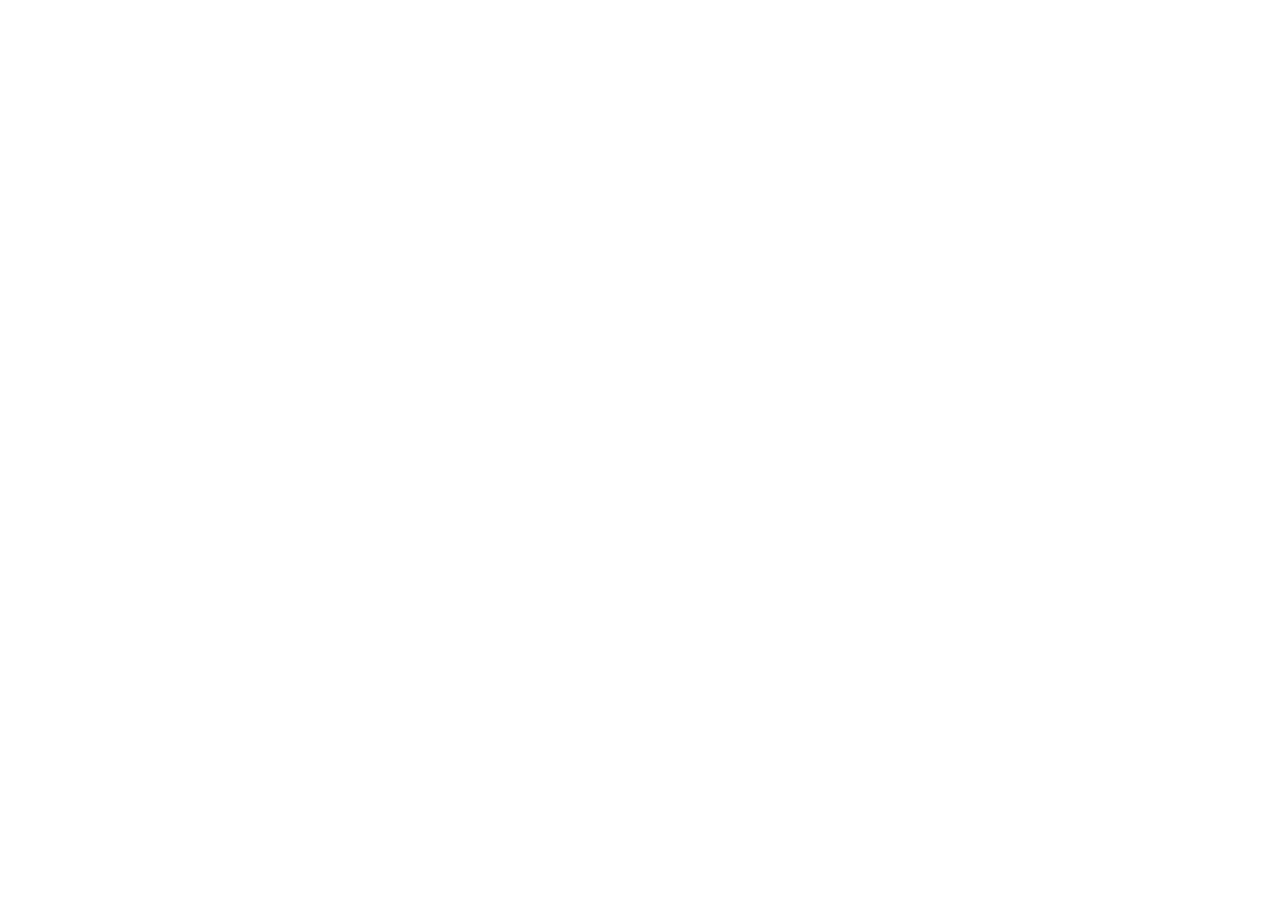
==== AO1/index.html @ cace3b67 "Setup frist activity folder" ====
<!DOCTYPE html>
<html lang="en">
<head>
    <meta charset="UTF-8">
    <link href="https://cdn.jsdelivr.net/npm/bootstrap@5.3.8/dist/css/bootstrap.min.css" rel="stylesheet" integrity="sha384-sRIl4kxILFvY47J16cr9ZwB07vP4J8+LH7qKQnuqkuIAvNWLzeN8tE5YBujZqJLB" crossorigin="anonymous">
    <meta name="viewport" content="width=device-width, initial-scale=1.0">
    <title>Bento Layout</title>
</head>
<body>
    
</body>
</html>
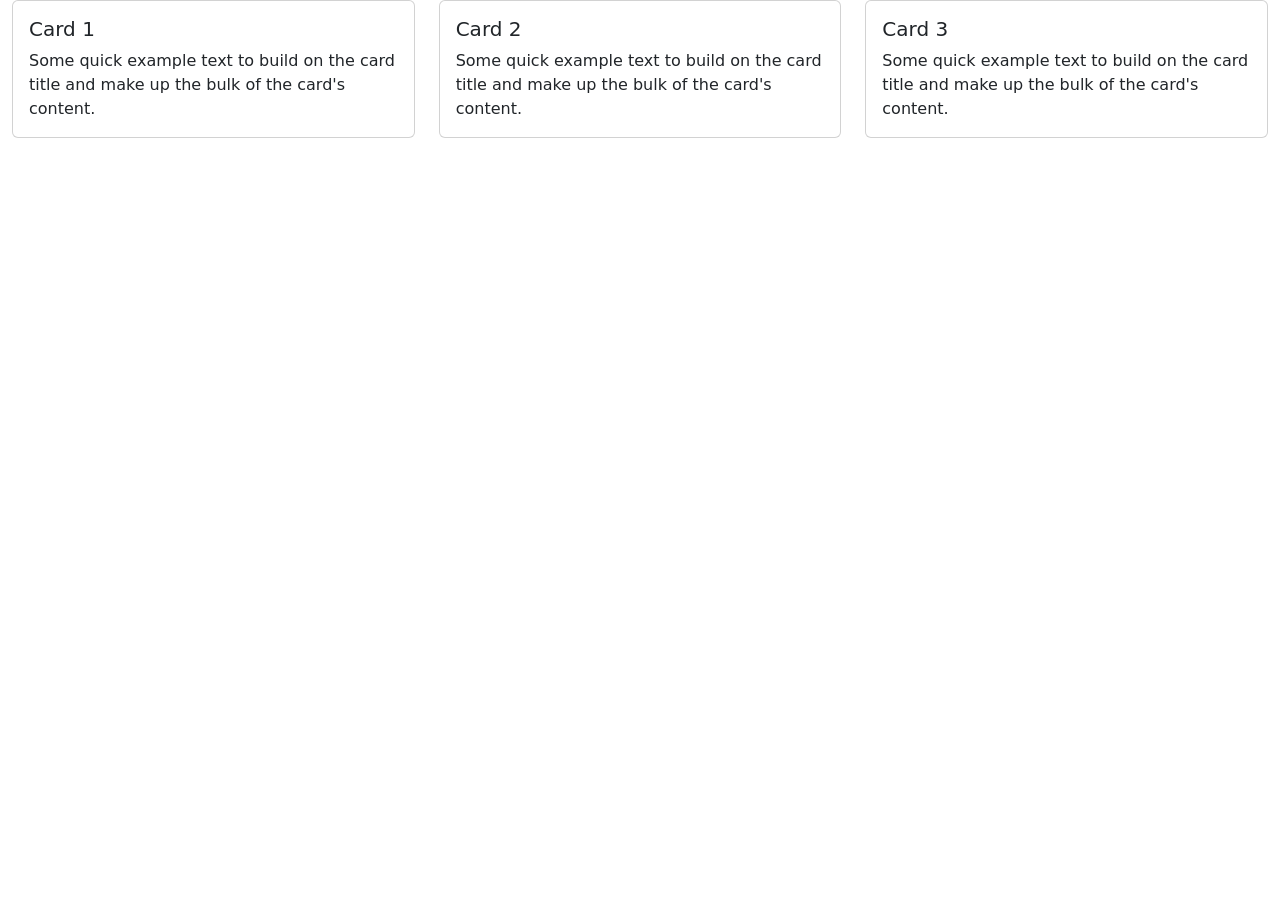
==== commit 78563642: "added 3 basic div cards" ====
--- a/AO1/index.html
+++ b/AO1/index.html
@@ -7,6 +7,33 @@
     <title>Bento Layout</title>
 </head>
 <body>
-    
+    <div class="container-fluid">
+        <div class="row">
+            <div class="col-md-4">
+                <div class="card">
+                    <div class="card-body">
+                        <h5 class="card-title">Card 1</h5>
+                        <p class="card-text">Some quick example text to build on the card title and make up the bulk of the card's content.</p>
+                    </div>
+                </div>
+            </div>
+            <div class="col-md-4">
+                <div class="card">
+                    <div class="card-body">
+                        <h5 class="card-title">Card 2</h5>
+                        <p class="card-text">Some quick example text to build on the card title and make up the bulk of the card's content.</p>
+                    </div>
+                </div>
+            </div>
+            <div class="col-md-4">
+                <div class="card">
+                    <div class="card-body">
+                        <h5 class="card-title">Card 3</h5>
+                        <p class="card-text">Some quick example text to build on the card title and make up the bulk of the card's content.</p>
+                    </div>
+                </div>
+            </div>
+        </div>
+    </div>
 </body>
 </html>
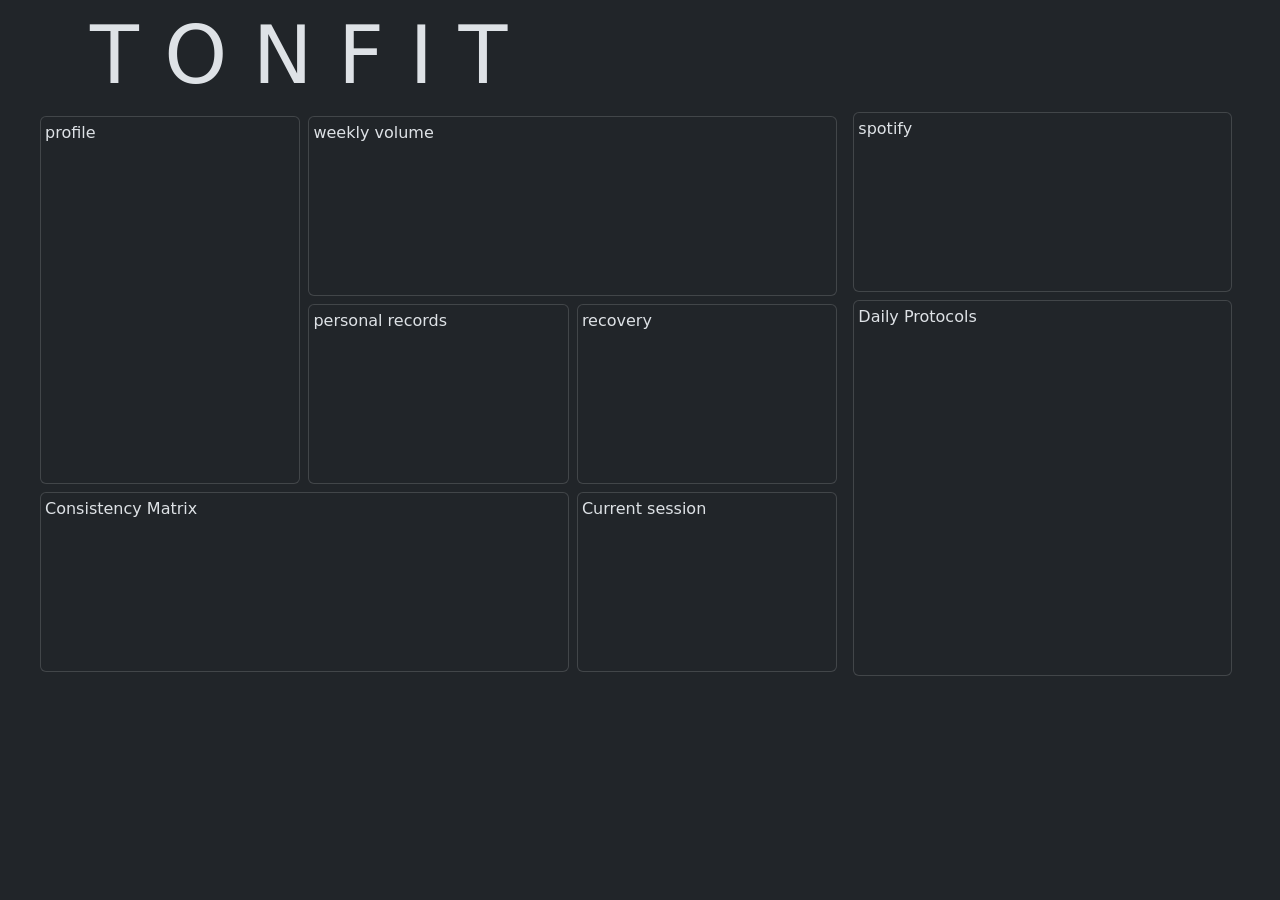
==== commit 2fc324fb: "Customized the bento layout to fit my needs and added placeholder text to know what content goes in " ====
--- a/AO1/index.html
+++ b/AO1/index.html
@@ -4,36 +4,58 @@
     <meta charset="UTF-8">
     <link href="https://cdn.jsdelivr.net/npm/bootstrap@5.3.8/dist/css/bootstrap.min.css" rel="stylesheet" integrity="sha384-sRIl4kxILFvY47J16cr9ZwB07vP4J8+LH7qKQnuqkuIAvNWLzeN8tE5YBujZqJLB" crossorigin="anonymous">
     <meta name="viewport" content="width=device-width, initial-scale=1.0">
-    <title>Bento Layout</title>
+    <title>Peña Bento Layout</title>
+      <style>
+    .card {
+      min-height: 180px;
+      /* background-color: grey; */
+    }
+  </style>
 </head>
-<body>
-    <div class="container-fluid">
+<body data-bs-theme="dark">
+  <div class="container">
+    <div class="row">
+      <div class="col">
+        <div class="display-1 text-left p-2">T O N F I T</div>
+      </div>
+    </div>
+  </div>
+  <div class="ms-5 me-5 mb-5">
+    <div class="row">
+      <div class="col-8">
         <div class="row">
-            <div class="col-md-4">
-                <div class="card">
-                    <div class="card-body">
-                        <h5 class="card-title">Card 1</h5>
-                        <p class="card-text">Some quick example text to build on the card title and make up the bulk of the card's content.</p>
-                    </div>
-                </div>
+          <div class="col-4 p-1">
+            <div class="card p-1 h-100">profile</div>
+          </div>
+          <div class="col-8 d-flex flex-column">
+            <div class="row">
+              <div class="col-12 p-1">
+                <div class="card p-1 h-100">weekly volume</div>
+              </div>
             </div>
-            <div class="col-md-4">
-                <div class="card">
-                    <div class="card-body">
-                        <h5 class="card-title">Card 2</h5>
-                        <p class="card-text">Some quick example text to build on the card title and make up the bulk of the card's content.</p>
-                    </div>
-                </div>
+            <div class="row flex-grow-1">
+              <div class="col-6 p-1">
+                <div class="card p-1 h-100">personal records</div>
+              </div>
+              <div class="col-6 p-1">
+                <div class="card p-1 h-100">recovery</div>
+              </div>
             </div>
-            <div class="col-md-4">
-                <div class="card">
-                    <div class="card-body">
-                        <h5 class="card-title">Card 3</h5>
-                        <p class="card-text">Some quick example text to build on the card title and make up the bulk of the card's content.</p>
-                    </div>
-                </div>
-            </div>
+          </div>
         </div>
+        <div class="row">
+          <div class="col-8 p-1">
+            <div class="card p-1">Consistency Matrix</div>
+          </div>
+          <div class="col-4 p-1">
+            <div class="card p-1">Current session</div>
+          </div>
+        </div>
+      </div>
+      <div class="col-4 d-flex flex-column gap-2">
+        <div class="card p-1">spotify</div>
+        <div class="card p-1 flex-grow-1">Daily Protocols</div>
+      </div>
     </div>
-</body>
+  </div>
 </html>
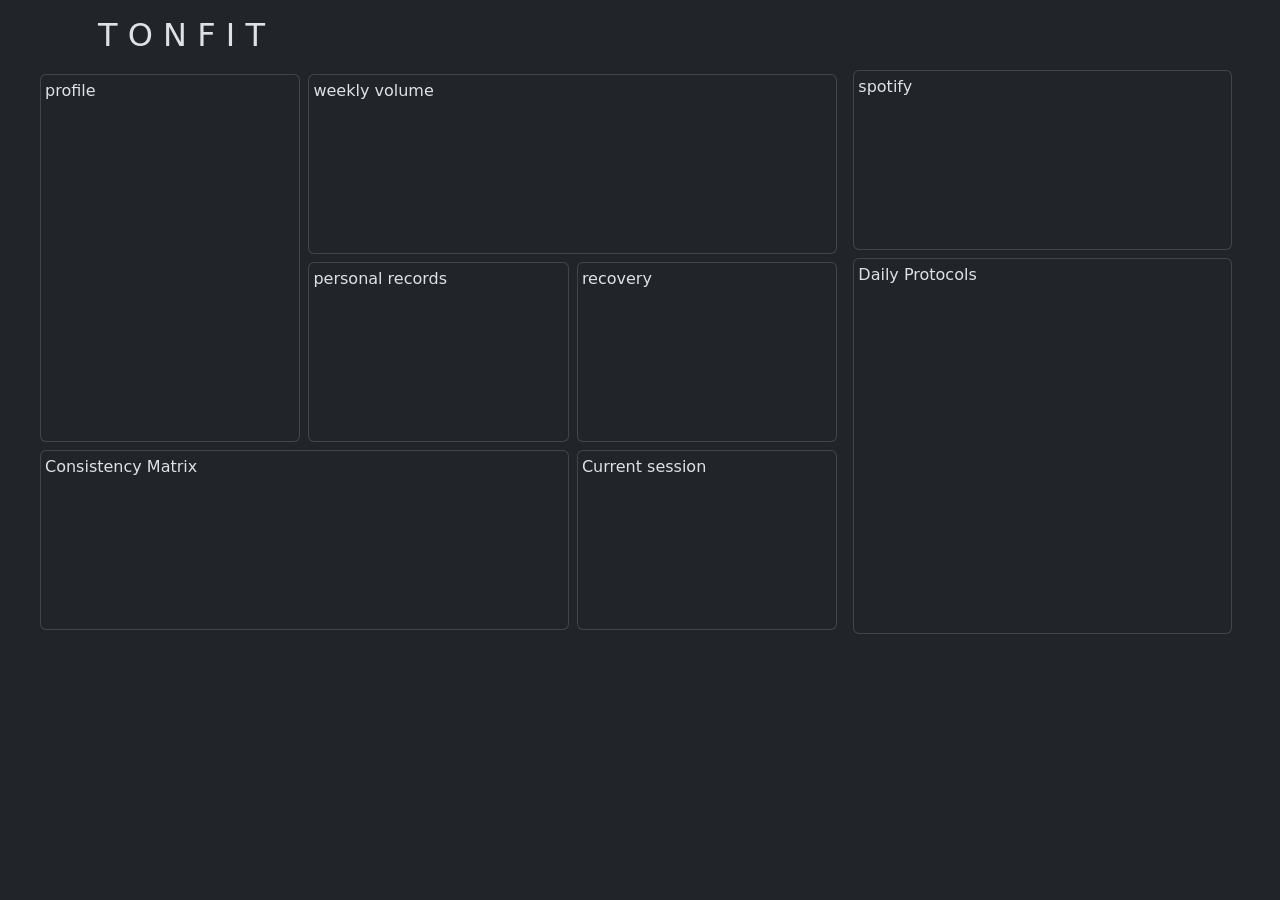
==== commit 269e5c1c: "added logo and fixed the header to avoid having to scroll" ====
--- a/AO1/index.html
+++ b/AO1/index.html
@@ -4,6 +4,7 @@
     <meta charset="UTF-8">
     <link href="https://cdn.jsdelivr.net/npm/bootstrap@5.3.8/dist/css/bootstrap.min.css" rel="stylesheet" integrity="sha384-sRIl4kxILFvY47J16cr9ZwB07vP4J8+LH7qKQnuqkuIAvNWLzeN8tE5YBujZqJLB" crossorigin="anonymous">
     <meta name="viewport" content="width=device-width, initial-scale=1.0">
+    <link rel="icon" href="logo.svg" type="image/x-icon">
     <title>Peña Bento Layout</title>
       <style>
     .card {
@@ -16,7 +17,7 @@
   <div class="container">
     <div class="row">
       <div class="col">
-        <div class="display-1 text-left p-2">T O N F I T</div>
+        <div class="h2 text-left m-3">T O N F I T</div>
       </div>
     </div>
   </div>
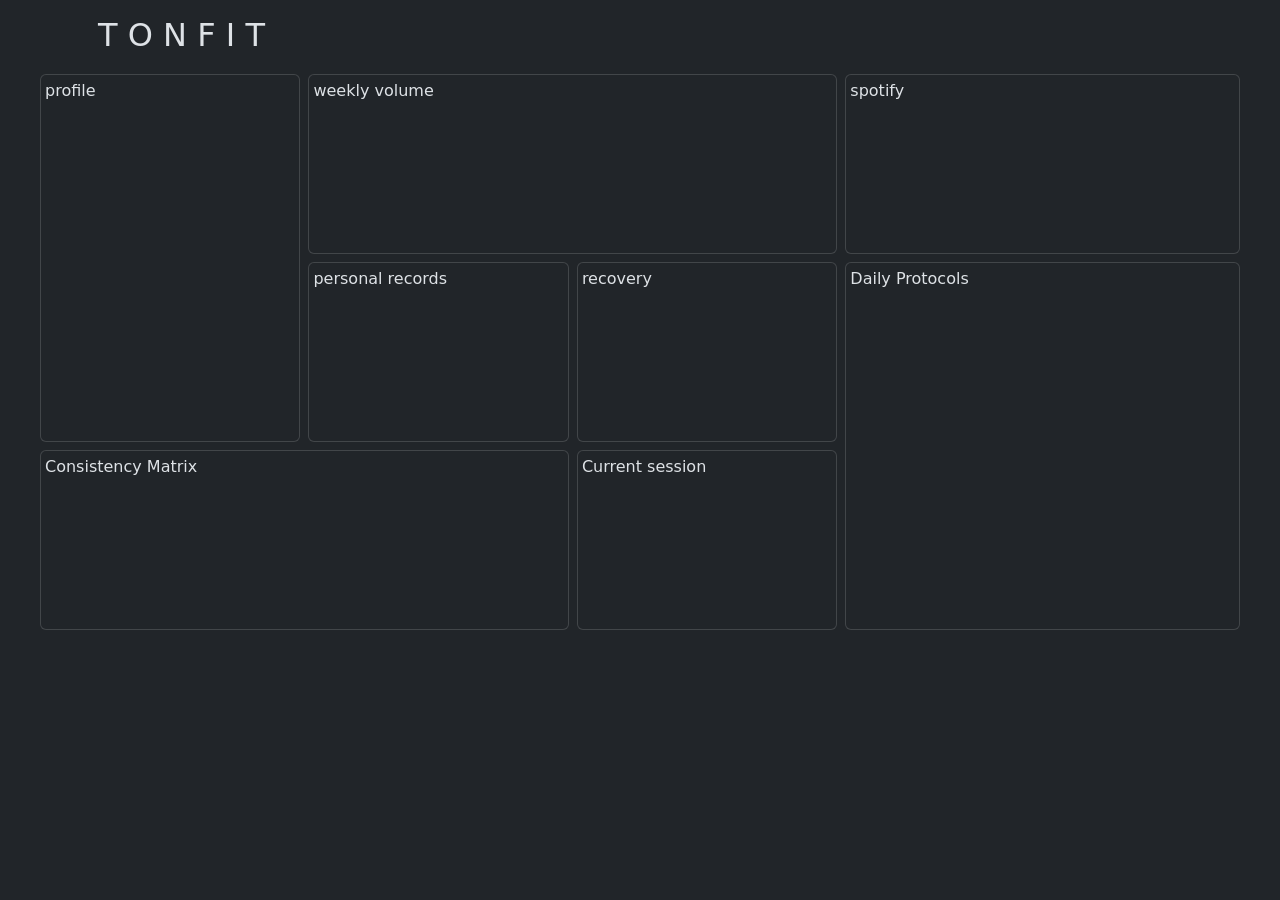
==== commit da46dcad: "fixed sizing offset of the last 2 columns" ====
--- a/AO1/index.html
+++ b/AO1/index.html
@@ -53,7 +53,7 @@
           </div>
         </div>
       </div>
-      <div class="col-4 d-flex flex-column gap-2">
+      <div class="col-4 p-1 d-flex flex-column gap-2">
         <div class="card p-1">spotify</div>
         <div class="card p-1 flex-grow-1">Daily Protocols</div>
       </div>
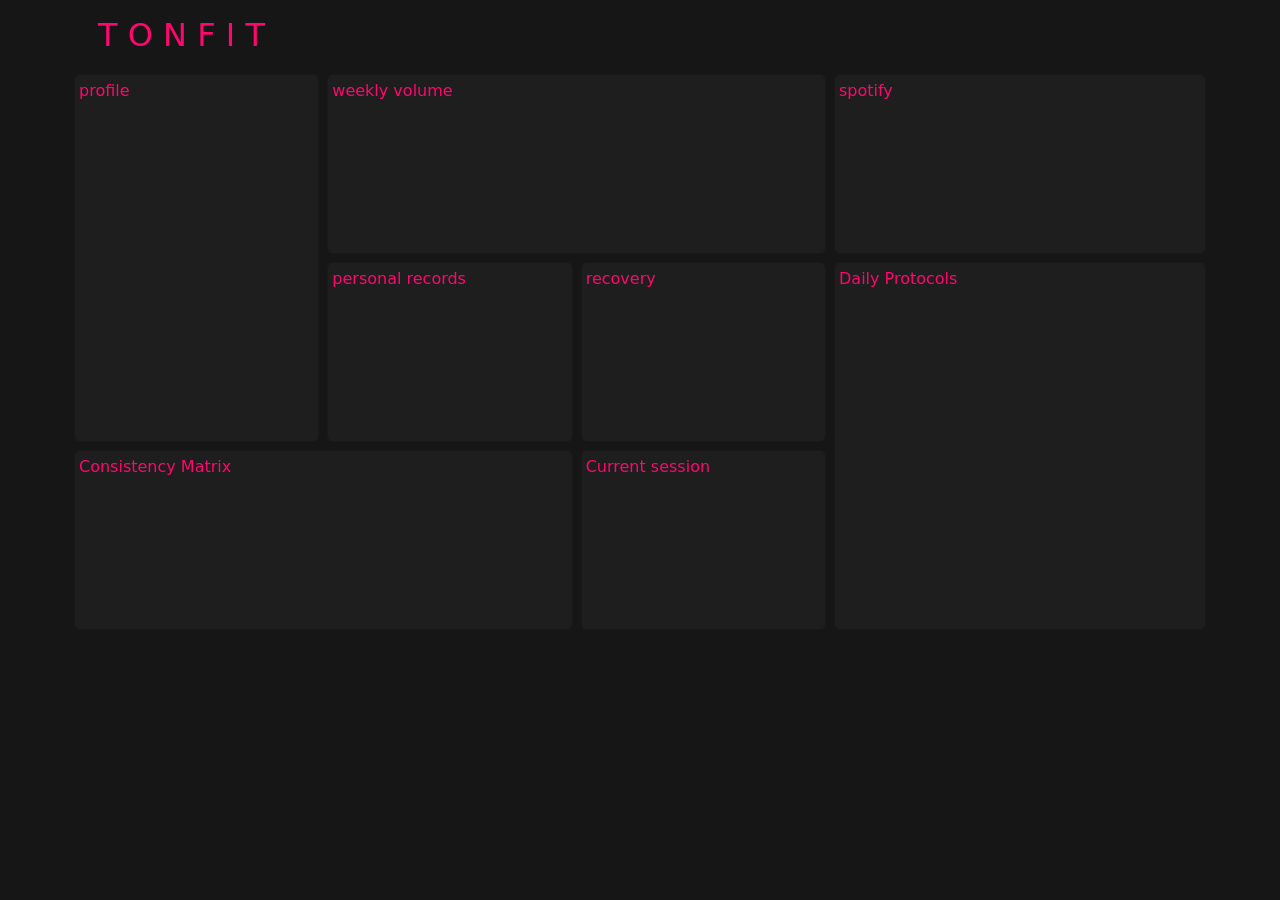
==== commit ed4464cf: "centered the div, added colors to the background and cards" ====
--- a/AO1/index.html
+++ b/AO1/index.html
@@ -8,12 +8,14 @@
     <title>Peña Bento Layout</title>
       <style>
     .card {
+        color: rgb(255, 7, 110);
+        background-color: #1e1e1e;
       min-height: 180px;
       /* background-color: grey; */
     }
   </style>
 </head>
-<body data-bs-theme="dark">
+<body style="background-color: #161616; color: rgb(255, 7, 110);">
   <div class="container">
     <div class="row">
       <div class="col">
@@ -21,7 +23,7 @@
       </div>
     </div>
   </div>
-  <div class="ms-5 me-5 mb-5">
+  <div class="container mb-5">
     <div class="row">
       <div class="col-8">
         <div class="row">
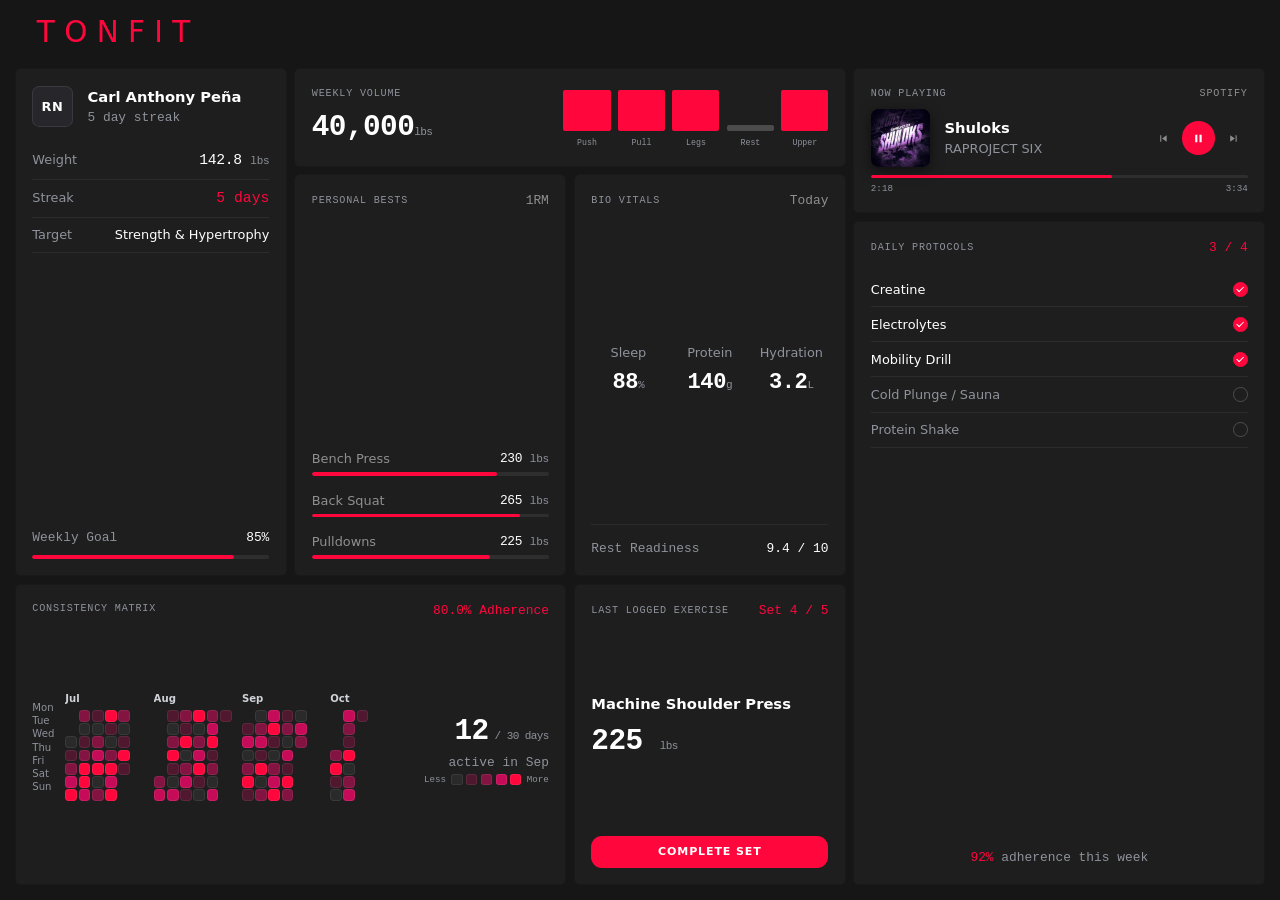
==== commit 29aab825: "populated the bento cards and added a bit of js for the daily protocol checkboxes" ====
--- a/AO1/index.html
+++ b/AO1/index.html
@@ -3,62 +3,384 @@
 <head>
     <meta charset="UTF-8">
     <link href="https://cdn.jsdelivr.net/npm/bootstrap@5.3.8/dist/css/bootstrap.min.css" rel="stylesheet" integrity="sha384-sRIl4kxILFvY47J16cr9ZwB07vP4J8+LH7qKQnuqkuIAvNWLzeN8tE5YBujZqJLB" crossorigin="anonymous">
+    <link href="stylesheet.css" rel="stylesheet">
     <meta name="viewport" content="width=device-width, initial-scale=1.0">
     <link rel="icon" href="logo.svg" type="image/x-icon">
     <title>Peña Bento Layout</title>
       <style>
-    .card {
-        color: rgb(255, 7, 110);
-        background-color: #1e1e1e;
-      min-height: 180px;
-      /* background-color: grey; */
-    }
+
   </style>
 </head>
-<body style="background-color: #161616; color: rgb(255, 7, 110);">
-  <div class="container">
+<body class="app d-flex flex-column" style="background-color: #161616; color: rgb(255, 7, 61);">
+ 
+  <div class="container-fluid px-4 flex-shrink-0">
     <div class="row">
       <div class="col">
         <div class="h2 text-left m-3">T O N F I T</div>
       </div>
     </div>
   </div>
-  <div class="container mb-5">
-    <div class="row">
-      <div class="col-8">
-        <div class="row">
+  
+  <main class="container-fluid px-4 mb-3 flex-grow-1 d-flex flex-column fit">
+    <div class="row flex-grow-1 fit">
+      <div class="col-8 d-flex flex-column fit">
+        <div class="row r-top fit">
+ 
+          <!-- PROFILE -->
           <div class="col-4 p-1">
-            <div class="card p-1 h-100">profile</div>
-          </div>
-          <div class="col-8 d-flex flex-column">
+            <div class="card p-1 h-100">
+              <div class="card-body">
+                <div>
+                  <div class="d-flex align-items-center gap-3 mb-3">
+                    <div class="avatar d-flex align-items-center justify-content-center fw-bold text-white rounded-3 border border-secondary border-opacity-25">RN</div>
+                    <div>
+                      <div class="fw-bold text-white">Carl Anthony Peña</div>
+                      <div class="small sub mono">5 day streak</div>
+                    </div>
+                  </div>
+ 
+                  <div class="d-flex justify-content-between align-items-baseline py-2 row-line">
+                    <span class="small sub">Weight</span>
+                    <span class="num fs-6 fw-medium">142.8 <span class="unit">lbs</span></span>
+                  </div>
+                  <div class="d-flex justify-content-between align-items-baseline py-2 row-line">
+                    <span class="small sub">Streak</span>
+                    <span class="mono fs-6 pink">5 days</span>
+                  </div>
+                  <div class="d-flex justify-content-between align-items-baseline py-2 row-line">
+                    <span class="small sub">Target</span>
+                    <span class="small text-white fw-medium">Strength &amp; Hypertrophy</span>
+                  </div>
+                </div>
+ 
+                <div>
+                  <div class="d-flex justify-content-between small mono sub mb-2">
+                    <span>Weekly Goal</span>
+                    <span class="text-white fw-medium">85%</span>
+                  </div>
+                  <div class="progress"><div class="progress-bar" style="width: 85%"></div></div>
+                </div>
+              </div>
+            </div>
+          </div>
+ 
+          <div class="col-8 d-flex flex-column fit">
             <div class="row">
+              <!-- WEEKLY VOLUME -->
               <div class="col-12 p-1">
-                <div class="card p-1 h-100">weekly volume</div>
-              </div>
-            </div>
-            <div class="row flex-grow-1">
+                <div class="card p-1 h-100">
+                  <div class="card-body flex-row flex-nowrap align-items-end justify-content-between">
+                    <div>
+                      <div class="label">Weekly Volume</div>
+                      <div class="num fs-2 mt-1">40,000<span class="unit">lbs</span></div>
+                    </div>
+                    <div class="vol">
+                      <div><div class="bar" style="height:72%"></div><span>Push</span></div>
+                      <div><div class="bar" style="height:86%"></div><span>Pull</span></div>
+                      <div><div class="bar" style="height:94%"></div><span>Legs</span></div>
+                      <div><div class="bar mid" style="height:10%"></div><span>Rest</span></div>
+                      <div><div class="bar" style="height:90%"></div><span>Upper</span></div>
+                    </div>
+                  </div>
+                </div>
+              </div>
+            </div>
+            <div class="row flex-grow-1 fit">
+              <!-- PERSONAL RECORDS -->
               <div class="col-6 p-1">
-                <div class="card p-1 h-100">personal records</div>
-              </div>
+                <div class="card p-1 h-100">
+                  <div class="card-body">
+                    <div class="d-flex justify-content-between align-items-center">
+                      <span class="label">Personal Bests</span>
+                      <span class="small mono text-white-50">1RM</span>
+                    </div>
+ 
+                    <div class="d-flex flex-column gap-3">
+                      <div>
+                        <div class="d-flex justify-content-between small mb-1">
+                          <span class="text-white-50">Bench Press</span>
+                          <span class="num fw-medium">230 <span class="unit micro">lbs</span></span>
+                        </div>
+                        <div class="progress"><div class="progress-bar" style="width: 78%"></div></div>
+                      </div>
+                      <div>
+                        <div class="d-flex justify-content-between small mb-1">
+                          <span class="text-white-50">Back Squat</span>
+                          <span class="num fw-medium">265 <span class="unit micro">lbs</span></span>
+                        </div>
+                        <div class="progress"><div class="progress-bar" style="width: 88%"></div></div>
+                      </div>
+                      <div>
+                        <div class="d-flex justify-content-between small mb-1">
+                          <span class="text-white-50">Pulldowns</span>
+                          <span class="num fw-medium">225 <span class="unit micro">lbs</span></span>
+                        </div>
+                        <div class="progress"><div class="progress-bar" style="width: 75%"></div></div>
+                      </div>
+                    </div>
+                  </div>
+                </div>
+              </div>
+ 
+              <!-- RECOVERY -->
               <div class="col-6 p-1">
-                <div class="card p-1 h-100">recovery</div>
+                <div class="card p-1 h-100">
+                  <div class="card-body">
+                    <div class="d-flex justify-content-between align-items-center">
+                      <span class="label">Bio Vitals</span>
+                      <span class="small mono text-white-50">Today</span>
+                    </div>
+ 
+                    <div class="row text-center g-2 my-auto">
+                      <div class="col-4">
+                        <span class="small sub d-block mb-1">Sleep</span>
+                        <span class="num fs-4">88<span class="unit">%</span></span>
+                      </div>
+                      <div class="col-4">
+                        <span class="small sub d-block mb-1">Protein</span>
+                        <span class="num fs-4">140<span class="unit">g</span></span>
+                      </div>
+                      <div class="col-4">
+                        <span class="small sub d-block mb-1">Hydration</span>
+                        <span class="num fs-4">3.2<span class="unit">L</span></span>
+                      </div>
+                    </div>
+ 
+                    <div class="d-flex justify-content-between small mono sub pt-3 border-top" style="border-color: var(--line) !important;">
+                      <span>Rest Readiness</span>
+                      <span class="text-white fw-medium">9.4 / 10</span>
+                    </div>
+                  </div>
+                </div>
               </div>
             </div>
           </div>
         </div>
-        <div class="row">
+ 
+        <div class="row r-bot fit">
+          <!-- CONSISTENCY MATRIX -->
           <div class="col-8 p-1">
-            <div class="card p-1">Consistency Matrix</div>
-          </div>
+            <div class="card p-1 h-100">
+              <div class="card-body">
+                <div class="d-flex justify-content-between align-items-start">
+                  <div class="label">Consistency Matrix</div>
+                  <div class="small mono pink">80.0% Adherence</div>
+                </div>
+ 
+                <div class="hm-box">
+                  <div class="hm-body">
+                    <div class="hm-days">
+                      <span>Mon</span><span>Tue</span><span>Wed</span><span>Thu</span><span>Fri</span><span>Sat</span><span>Sun</span>
+                    </div>
+                    <div class="hm-calendar">
+                      <div class="hm-month-block">
+                        <div class="hm-month">Jul</div>
+                        <div class="hm-grid">
+          <i class="hm off"></i>
+          <i class="hm off"></i>
+          <i class="hm l0" title="Jul 1"></i>
+          <i class="hm l1" title="Jul 2"></i>
+          <i class="hm l2" title="Jul 3"></i>
+          <i class="hm l3" title="Jul 4"></i>
+          <i class="hm l4" title="Jul 5"></i>
+          <i class="hm l2" title="Jul 6"></i>
+          <i class="hm l0" title="Jul 7"></i>
+          <i class="hm l1" title="Jul 8"></i>
+          <i class="hm l2" title="Jul 9"></i>
+          <i class="hm l4" title="Jul 10"></i>
+          <i class="hm l4" title="Jul 11"></i>
+          <i class="hm l3" title="Jul 12"></i>
+          <i class="hm l1" title="Jul 13"></i>
+          <i class="hm l0" title="Jul 14"></i>
+          <i class="hm l2" title="Jul 15"></i>
+          <i class="hm l3" title="Jul 16"></i>
+          <i class="hm l4" title="Jul 17"></i>
+          <i class="hm l0" title="Jul 18"></i>
+          <i class="hm l2" title="Jul 19"></i>
+          <i class="hm l4" title="Jul 20"></i>
+          <i class="hm l1" title="Jul 21"></i>
+          <i class="hm l0" title="Jul 22"></i>
+          <i class="hm l2" title="Jul 23"></i>
+          <i class="hm l4" title="Jul 24"></i>
+          <i class="hm l3" title="Jul 25"></i>
+          <i class="hm l4" title="Jul 26"></i>
+          <i class="hm l2" title="Jul 27"></i>
+          <i class="hm l0" title="Jul 28"></i>
+          <i class="hm l1" title="Jul 29"></i>
+          <i class="hm l4" title="Jul 30"></i>
+          <i class="hm l1" title="Jul 31"></i>
+          <i class="hm off"></i>
+          <i class="hm off"></i>
+                        </div>
+                      </div>
+                      <div class="hm-month-block">
+                        <div class="hm-month">Aug</div>
+                        <div class="hm-grid">
+                          <i class="hm off"></i><i class="hm off"></i><i class="hm off"></i>
+                          <i class="hm off"></i><i class="hm off"></i>
+                          <i class="hm l2" title="Aug 1"></i><i class="hm l3" title="Aug 2"></i><i class="hm l1" title="Aug 3"></i><i class="hm l0" title="Aug 4"></i><i class="hm l2" title="Aug 5"></i><i class="hm l4" title="Aug 6"></i><i class="hm l1" title="Aug 7"></i>
+                          <i class="hm l0" title="Aug 8"></i><i class="hm l3" title="Aug 9"></i><i class="hm l2" title="Aug 10"></i><i class="hm l1" title="Aug 11"></i><i class="hm l4" title="Aug 12"></i><i class="hm l0" title="Aug 13"></i><i class="hm l2" title="Aug 14"></i>
+                          <i class="hm l3" title="Aug 15"></i><i class="hm l1" title="Aug 16"></i><i class="hm l4" title="Aug 17"></i><i class="hm l0" title="Aug 18"></i><i class="hm l2" title="Aug 19"></i><i class="hm l3" title="Aug 20"></i><i class="hm l4" title="Aug 21"></i>
+                          <i class="hm l1" title="Aug 22"></i><i class="hm l0" title="Aug 23"></i><i class="hm l2" title="Aug 24"></i><i class="hm l3" title="Aug 25"></i><i class="hm l4" title="Aug 26"></i><i class="hm l1" title="Aug 27"></i><i class="hm l2" title="Aug 28"></i>
+                          <i class="hm l0" title="Aug 29"></i><i class="hm l3" title="Aug 30"></i><i class="hm l1" title="Aug 31"></i>
+                        </div>
+                      </div>
+                      <div class="hm-month-block">
+                        <div class="hm-month">Sep</div>
+                        <div class="hm-grid">
+                          <i class="hm off"></i>
+                          <i class="hm l1" title="Sep 1"></i><i class="hm l3" title="Sep 2"></i><i class="hm l0" title="Sep 3"></i><i class="hm l2" title="Sep 4"></i><i class="hm l4" title="Sep 5"></i><i class="hm l1" title="Sep 6"></i><i class="hm l0" title="Sep 7"></i>
+                          <i class="hm l2" title="Sep 8"></i><i class="hm l3" title="Sep 9"></i><i class="hm l1" title="Sep 10"></i><i class="hm l4" title="Sep 11"></i><i class="hm l0" title="Sep 12"></i><i class="hm l2" title="Sep 13"></i><i class="hm l3" title="Sep 14"></i>
+                          <i class="hm l4" title="Sep 15"></i><i class="hm l1" title="Sep 16"></i><i class="hm l0" title="Sep 17"></i><i class="hm l2" title="Sep 18"></i><i class="hm l3" title="Sep 19"></i><i class="hm l4" title="Sep 20"></i><i class="hm l1" title="Sep 21"></i>
+                          <i class="hm l2" title="Sep 22"></i><i class="hm l0" title="Sep 23"></i><i class="hm l3" title="Sep 24"></i><i class="hm l1" title="Sep 25"></i><i class="hm l4" title="Sep 26"></i><i class="hm l2" title="Sep 27"></i><i class="hm l0" title="Sep 28"></i>
+                          <i class="hm l3" title="Sep 29"></i><i class="hm l2" title="Sep 30"></i>
+                          <i class="hm off"></i><i class="hm off"></i><i class="hm off"></i><i class="hm off"></i>
+                        </div>
+                      </div>
+                      <div class="hm-month-block">
+                        <div class="hm-month">Oct</div>
+                        <div class="hm-grid">
+                          <i class="hm off"></i><i class="hm off"></i><i class="hm off"></i>
+                          <i class="hm l2" title="Oct 1"></i><i class="hm l4" title="Oct 2"></i><i class="hm l1" title="Oct 3"></i><i class="hm l0" title="Oct 4"></i><i class="hm l3" title="Oct 5"></i><i class="hm l2" title="Oct 6"></i><i class="hm l1" title="Oct 7"></i>
+                          <i class="hm l4" title="Oct 8"></i><i class="hm l0" title="Oct 9"></i><i class="hm l2" title="Oct 10"></i><i class="hm l3" title="Oct 11"></i><i class="hm l1" title="Oct 12"></i>
+                          <i class="hm off"></i><i class="hm off"></i><i class="hm off"></i><i class="hm off"></i><i class="hm off"></i><i class="hm off"></i><i class="hm off"></i>
+                          <i class="hm off"></i><i class="hm off"></i><i class="hm off"></i><i class="hm off"></i><i class="hm off"></i><i class="hm off"></i><i class="hm off"></i>
+                          <i class="hm off"></i><i class="hm off"></i><i class="hm off"></i><i class="hm off"></i><i class="hm off"></i><i class="hm off"></i>
+                        </div>
+                      </div>
+                    </div>
+                    <div class="hm-side">
+                      <div class="text-end">
+                        <div class="num fs-2">12<span class="unit"> / 30 days</span></div>
+                        <div class="small mono sub">active in Sep</div>
+                      </div>
+                      <div class="hm-legend">
+                        <span>Less</span>
+                        <i class="hm l0"></i><i class="hm l1"></i><i class="hm l2"></i><i class="hm l3"></i><i class="hm l4"></i>
+                        <span>More</span>
+                      </div>
+                    </div>
+                  </div>
+                </div>
+              </div>
+            </div>
+          </div>
+ 
+          <!-- CURRENT SESSION -->
           <div class="col-4 p-1">
-            <div class="card p-1">Current session</div>
+            <div class="card p-1 h-100">
+              <div class="card-body">
+                <div class="d-flex justify-content-between align-items-center">
+                  <span class="label">Last Logged Exercise</span>
+                  <span class="small mono pink">Set 4 / 5</span>
+                </div>
+ 
+                <div>
+                  <div class="fw-semibold text-white">Machine Shoulder Press</div>
+                  <div class="num fs-2 mt-1">225 <span class="unit">lbs</span></div>
+                </div>
+ 
+                <button type="button" class="btn btn-pink w-100">Complete Set</button>
+              </div>
+            </div>
           </div>
         </div>
       </div>
-      <div class="col-4 p-1 d-flex flex-column gap-2">
-        <div class="card p-1">spotify</div>
-        <div class="card p-1 flex-grow-1">Daily Protocols</div>
+ 
+      <div class="col-4 p-1 d-flex flex-column gap-2 fit">
+        <!-- SPOTIFY -->
+        <div class="card p-1">
+          <div class="card-body">
+            <div class="d-flex justify-content-between label">
+              <span>Now Playing</span>
+              <span class="text-white-50">Spotify</span>
+            </div>
+ 
+            <div class="d-flex align-items-center gap-3">
+              <!-- Album art -->
+              <img class="cover" src="images/cover.jpg" alt="Album cover">
+              <div class="flex-grow-1" style="min-width:0">
+                <div class="fw-semibold text-white text-truncate">Shuloks</div>
+                <div class="small sub text-truncate">RAPROJECT SIX</div>
+              </div>
+              <div class="d-flex align-items-center gap-1 flex-shrink-0">
+                <button type="button" class="ctrl" aria-label="Previous"><svg viewBox="0 0 24 24"><path d="M6 6h2v12H6zm3.5 6l8.5 6V6z"/></svg></button>
+                <button type="button" class="ctrl play" aria-label="Play / Pause"><svg viewBox="0 0 24 24"><path d="M6 19h4V5H6v14zm8-14v14h4V5h-4z"/></svg></button>
+                <button type="button" class="ctrl" aria-label="Next"><svg viewBox="0 0 24 24"><path d="M6 18l8.5-6L6 6v12zM16 6v12h2V6h-2z"/></svg></button>
+              </div>
+            </div>
+ 
+            <div>
+              <div class="progress"><div class="progress-bar" style="width: 64%"></div></div>
+              <div class="d-flex justify-content-between mono sub micro mt-1">
+                <span>2:18</span>
+                <span>3:34</span>
+              </div>
+            </div>
+          </div>
+        </div>
+ 
+        <!-- DAILY PROTOCOLS -->
+        <div class="card p-1 flex-grow-1 fit">
+          <div class="card-body">
+            <div>
+              <div class="d-flex justify-content-between align-items-center mb-3">
+                <span class="label">Daily Protocols</span>
+                <span id="protocol-count" class="small mono pink">3 / 4</span>
+              </div>
+              <ul class="list-unstyled m-0">
+                <li>
+                  <label class="protocol-row d-flex justify-content-between align-items-center py-2 row-line mb-0">
+                  <span class="small text-white fw-medium">Creatine</span>
+                    <input class="protocol-checkbox" type="checkbox" checked>
+                  </label>
+                </li>
+                <li>
+                  <label class="protocol-row d-flex justify-content-between align-items-center py-2 row-line mb-0">
+                  <span class="small text-white fw-medium">Electrolytes</span>
+                    <input class="protocol-checkbox" type="checkbox" checked>
+                  </label>
+                </li>
+                <li>
+                  <label class="protocol-row d-flex justify-content-between align-items-center py-2 row-line mb-0">
+                  <span class="small text-white fw-medium">Mobility Drill</span>
+                    <input class="protocol-checkbox" type="checkbox" checked>
+                  </label>
+                </li>
+                <li>
+                  <label class="protocol-row d-flex justify-content-between align-items-center py-2 row-line mb-0">
+                    <span class="small text-white-50">Cold Plunge / Sauna</span>
+                    <input class="protocol-checkbox" type="checkbox">
+                  </label>
+                </li>
+                <li>
+                  <label class="protocol-row d-flex justify-content-between align-items-center py-2 row-line mb-0">
+                    <span class="small text-white-50">Protein Shake</span>
+                    <input class="protocol-checkbox" type="checkbox">
+                  </label>
+                </li>
+              </ul>
+            </div>
+ 
+            <div class="text-center mono small sub pt-3">
+              <span class="pink">92%</span> adherence this week
+            </div>
+          </div>
+        </div>
       </div>
     </div>
-  </div>
-</html>+  </main>
+  <script>
+    const protocolCheckboxes = document.querySelectorAll(".protocol-checkbox");
+    const protocolCount = document.querySelector("#protocol-count");
+
+    const updateProtocolCount = () => {
+      const completed = document.querySelectorAll(".protocol-checkbox:checked").length;
+      protocolCount.textContent = `${completed} / ${protocolCheckboxes.length}`;
+    };
+
+    protocolCheckboxes.forEach((checkbox) => checkbox.addEventListener("change", updateProtocolCount));
+  </script>
+</body>
+</html>
+ 
--- a/AO1/stylesheet.css
+++ b/AO1/stylesheet.css
@@ -0,0 +1,144 @@
+/* Layout */
+
+:root {
+    --pink: rgb(255, 7, 61);
+    --pink-glow: rgba(255, 7, 110, 0.4);
+    --sub: #8e929b;
+    --line: rgba(255, 255, 255, 0.06);
+    --track: rgba(255, 255, 255, 0.07);
+}
+
+/* Root sizing */
+html {
+    font-size: clamp(3px, min(1.15vw, 2.5vh), 72px);
+    font-size: clamp(3px, min(1.15vw, 2.5dvh), 72px);
+    overflow: hidden;
+}
+
+/* Page shell */
+body {
+    height: 100vh;
+    height: 100dvh;
+   min-height: 0 !important;      /* Bootstrap */
+    overflow: hidden;
+}
+
+/* Header and main */
+body > .container,
+body > .container-fluid,
+body > main {
+    width: 100%;
+    max-width: none !important;
+    padding-left: 1.5rem;
+    padding-right: 1.5rem;
+}
+body > .container,
+body > .container-fluid { flex-shrink: 0; }
+
+/* Main */
+body > main[class] {
+    flex: 1 1 0 !important;
+    min-height: 0;
+   margin-bottom: .75rem !important;   /* Bootstrap */
+}
+
+/* Row sizing */
+main .row,
+main .row > *,
+main .card,
+main .card-body,
+.fit { min-height: 0; }
+
+main > .row { flex: 1 1 0 !important; }
+
+/* Column ratios */
+main > .row > .col-8 > .row:first-child,
+.r-top { flex: 5 1 0 !important; }
+main > .row > .col-8 > .row:last-child,
+.r-bot { flex: 3 1 0 !important; }
+
+/* Cards */
+.card {
+
+    background-color: #1e1e1e;
+    min-height: 0;
+    overflow: hidden;
+}
+.card-body {
+    display: flex;
+    flex-direction: column;
+    justify-content: space-between;
+    gap: .5rem;
+    padding: .875rem;
+    min-height: 0;
+}
+
+/* Shared styles */
+.mono   { font-family: var(--bs-font-monospace); }
+.label  { font-family: var(--bs-font-monospace); font-size: .6875rem; letter-spacing: .08em; text-transform: uppercase; color: var(--sub); }
+.sub    { color: var(--sub); }
+.micro  { font-size: .625rem; }
+.num    { font-family: var(--bs-font-monospace); font-weight: 700; letter-spacing: -.02em; color: #fff; }
+.unit   { font-size: .75rem; font-weight: 400; color: var(--sub); }
+.pink   { color: var(--pink); }
+.row-line { border-bottom: 1px solid var(--line); }
+
+/* Progress bars */
+.progress { height: .25rem; background-color: var(--track); border-radius: 999px; flex-shrink: 0; }
+.progress-bar { background-color: var(--pink); border-radius: 999px; }
+
+/* Profile */
+.avatar { width: 2.75rem; height: 2.75rem; background: #26262b; font-size: .875rem; letter-spacing: .05em; flex-shrink: 0; }
+
+/* Weekly volume */
+.vol { display: flex; align-items: flex-end; gap: .5rem; height: 4rem; flex: 0 1 18rem; min-width: 0; }
+.vol > div { flex: 1; height: 100%; display: flex; flex-direction: column; justify-content: flex-end; align-items: center; gap: .375rem; }
+.vol .bar { width: 100%; border-radius: 2px; background: var(--pink); }
+.vol .bar.mid { background: rgba(255,255,255,.2); }
+.vol .bar.low { background: rgba(255,255,255,.1); }
+.vol span { font-size: .5625rem; font-family: var(--bs-font-monospace); color: var(--sub); }
+
+/* Spotify */
+.cover { width: 4rem; height: 4rem; border-radius: .5rem; object-fit: cover; flex-shrink: 0; box-shadow: 0 .25rem .875rem rgba(0,0,0,.5); }
+.ctrl { width: 2rem; height: 2rem; border: 0; background: none; border-radius: 50%; display: inline-flex; align-items: center; justify-content: center; color: rgba(255,255,255,.5); }
+.ctrl:hover { color: #fff; }
+.ctrl svg { width: .875rem; height: .875rem; fill: currentColor; }
+.ctrl.play { width: 2.25rem; height: 2.25rem; background: var(--pink); color: #fff; box-shadow: none; }
+.ctrl.play:hover { transform: scale(1.05); }
+
+/* Daily protocols */
+.protocol-row { cursor: pointer; }
+.protocol-row:has(.protocol-checkbox:checked) > span { color: #fff !important; }
+.protocol-row:has(.protocol-checkbox:not(:checked)) > span { color: var(--sub) !important; }
+.protocol-checkbox { appearance: none; width: 1rem; height: 1rem; margin: 0; border: 1px solid rgba(255,255,255,.2); border-radius: 50%; background: transparent; display: inline-grid; place-content: center; flex-shrink: 0; cursor: pointer; }
+.protocol-checkbox::before { content: ""; width: .3rem; height: .5rem; margin-top: -.125rem; border-right: .1rem solid #fff; border-bottom: .1rem solid #fff; transform: rotate(45deg) scale(0); }
+.protocol-checkbox:checked { border-color: var(--pink); background: var(--pink); }
+.protocol-checkbox:checked::before { transform: rotate(45deg) scale(1); }
+.protocol-checkbox:focus-visible { outline: 2px solid #fff; outline-offset: 2px; }
+
+/* Consistency matrix */
+.hm-box,
+.card-body > div:has(> .hm-body) { flex: 1 1 0; min-height: 0; display: flex; flex-direction: column; gap: .375rem; }
+.hm-month { flex-shrink: 0; font-size: .6875rem; font-weight: 700; color: #cfd2d8; line-height: 1; }
+.hm-body  { flex: 1 1 0; min-height: 0; display: flex; align-items: center; gap: .75rem; }
+.hm-days  { --hm-cell: .8rem; --hm-gap: .1rem; display: grid; grid-template-rows: repeat(7, var(--hm-cell)); align-content: start; row-gap: var(--hm-gap); align-items: center; font-size: .6875rem; color: var(--sub); line-height: 1; }
+.hm-calendar { flex: 1 1 0; min-width: 0; display: flex; gap: .375rem; overflow: hidden; }
+.hm-month-block { flex: 1 1 0; min-width: 0; display: flex; flex-direction: column; gap: .375rem; overflow: hidden; }
+.hm-grid  { --hm-cell: .8rem; --hm-gap: .1rem; display: grid; grid-template-rows: repeat(7, var(--hm-cell)); align-content: start; grid-auto-flow: column; grid-auto-columns: var(--hm-cell); gap: var(--hm-gap); min-width: 0; }
+.hm       { display: block; aspect-ratio: 1 / 1; height: 100%; min-height: 0; border-radius: .25rem; border: 1px solid rgba(255,255,255,.07); }
+.hm.off   { visibility: hidden; }
+.l0 { background: #2a2a2a; }
+.l1 { background: rgba(255, 7, 110, .22); }
+.l2 { background: rgba(255, 7, 110, .45); }
+.l3 { background: rgba(255, 7, 110, .75); }
+.l4 { background: var(--pink); }
+
+.hm-side   { margin-left: auto; display: flex; flex-direction: column; justify-content: space-between; align-items: flex-end; min-width: 0; }
+.hm-legend { display: flex; align-items: center; gap: .25rem; font-size: .625rem; color: var(--sub); font-family: var(--bs-font-monospace); }
+.hm-legend .hm { width: .75rem; height: .75rem; aspect-ratio: auto; border-radius: .1875rem; }
+.hm-legend span:first-child { margin-right: .125rem; }
+.hm-legend span:last-child  { margin-left: .125rem; }
+
+/* Complete set */
+.btn-pink { background: var(--pink); color: #fff; border: 0; border-radius: .75rem; font-size: .75rem; font-weight: 600; letter-spacing: .08em; text-transform: uppercase; padding: .5rem 1rem; box-shadow: none; flex-shrink: 0; }
+.btn-pink:hover { background: #e0065f; color: #fff; }
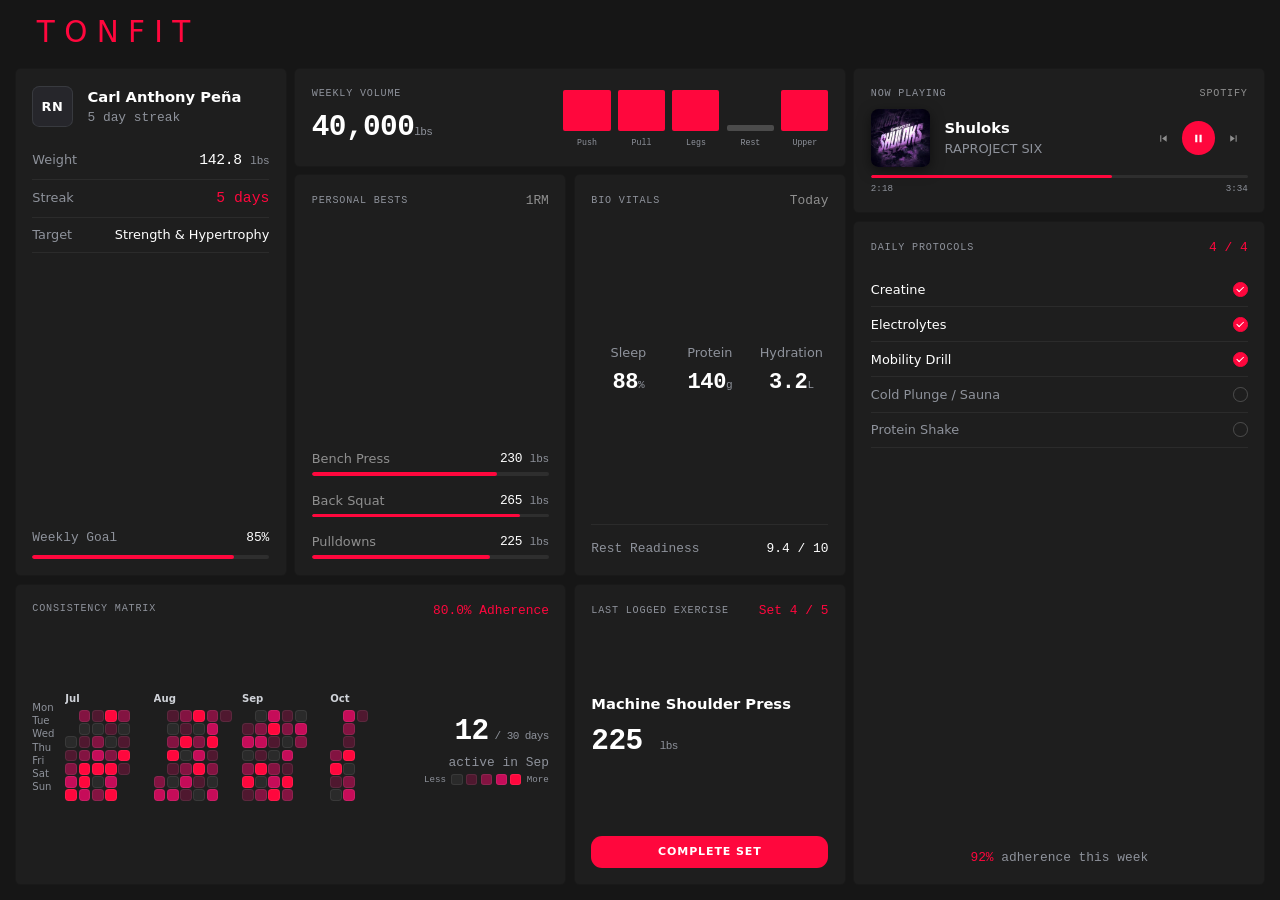
==== commit 7726afa9: "started playing around with apis in activity 3" ====
--- a/AO1/index.html
+++ b/AO1/index.html
@@ -326,7 +326,7 @@
             <div>
               <div class="d-flex justify-content-between align-items-center mb-3">
                 <span class="label">Daily Protocols</span>
-                <span id="protocol-count" class="small mono pink">3 / 4</span>
+                <span id="protocol-count" class="small mono pink">4 / 4</span>
               </div>
               <ul class="list-unstyled m-0">
                 <li>
